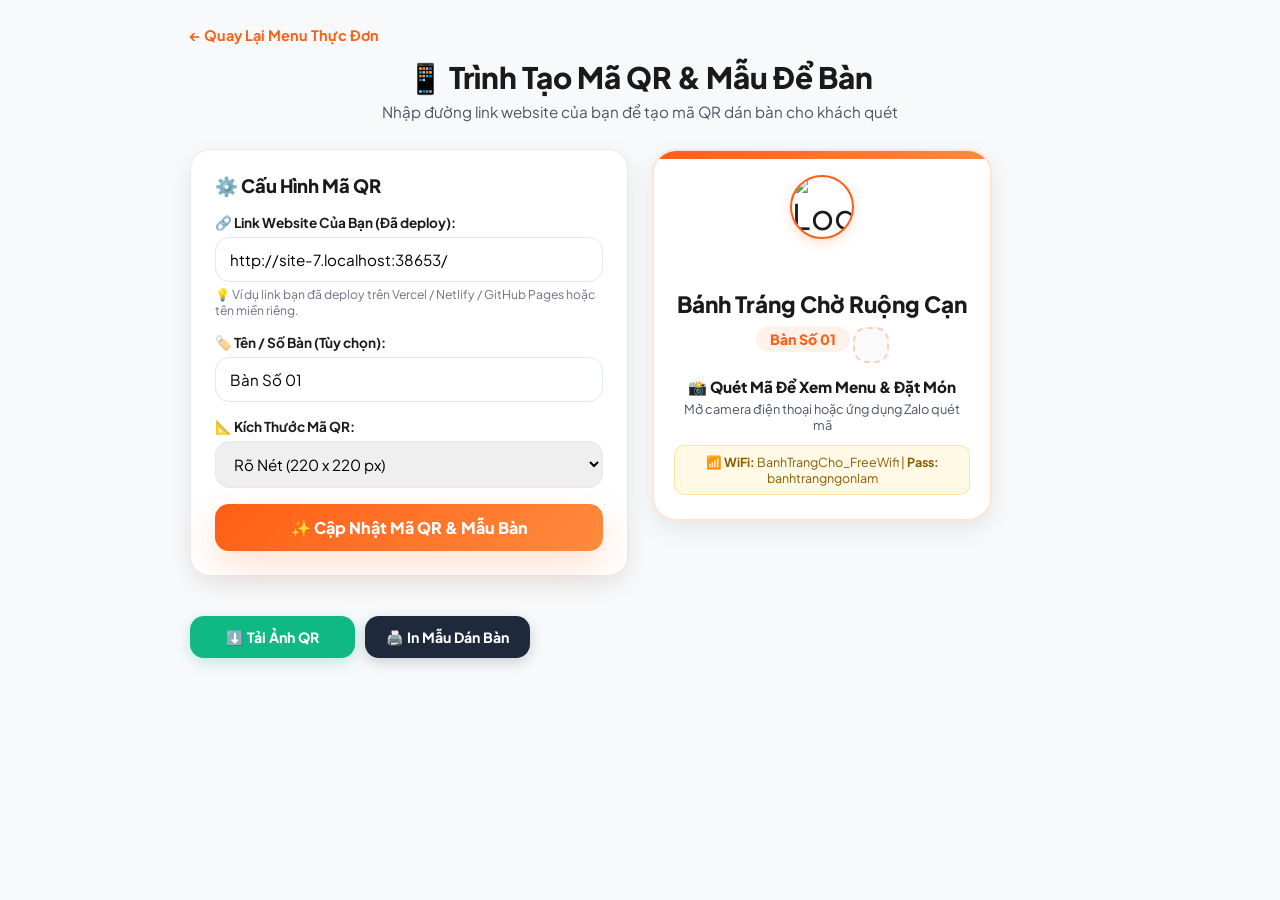
==== qr.html @ d44c97a9 "Add files via upload" ====
<!DOCTYPE html>
<html lang="vi">

<head>
    <meta charset="UTF-8">
    <meta name="viewport" content="width=device-width, initial-scale=1.0">
    <title>Tạo Mã QR & Standee Để Bàn - Bánh Tráng Chờ</title>

    <!-- Google Fonts: Plus Jakarta Sans -->
    <link rel="preconnect" href="https://fonts.googleapis.com">
    <link rel="preconnect" href="https://fonts.gstatic.com" crossorigin>
    <link href="https://fonts.googleapis.com/css2?family=Plus+Jakarta+Sans:wght@400;500;600;700;800&display=swap"
        rel="stylesheet">

    <!-- Thư viện tạo QR Code siêu nhẹ & sắc nét -->
    <script src="https://cdnjs.cloudflare.com/ajax/libs/qrcodejs/1.0.0/qrcode.min.js"></script>

    <style>
        :root {
            --primary: #FF5E14;
            --primary-hover: #E04E0B;
            --primary-gradient: linear-gradient(135deg, #FF5E14 0%, #FF8A3D 100%);
            --dark: #1A1A1A;
            --dark-muted: #4B5563;
            --light-bg: #F8F9FA;
            --radius-md: 14px;
            --radius-lg: 20px;
            --radius-full: 9999px;
            --shadow-md: 0 8px 24px rgba(0, 0, 0, 0.08);
            --shadow-lg: 0 14px 36px rgba(255, 94, 20, 0.2);
        }

        * {
            box-sizing: border-box;
            margin: 0;
            padding: 0;
            font-family: 'Plus Jakarta Sans', -apple-system, BlinkMacSystemFont, sans-serif;
        }

        body {
            background-color: var(--light-bg);
            color: var(--dark);
            padding: 24px 16px;
            min-height: 100vh;
        }

        .container {
            max-width: 900px;
            margin: 0 auto;
        }

        /* Top Header */
        .page-header {
            text-align: center;
            margin-bottom: 28px;
        }

        .page-title {
            font-size: clamp(1.4rem, 4vw, 1.85rem);
            font-weight: 800;
            color: var(--dark);
            margin-bottom: 6px;
        }

        .page-subtitle {
            font-size: 0.95rem;
            color: var(--dark-muted);
        }

        .nav-back {
            display: inline-flex;
            align-items: center;
            gap: 6px;
            color: var(--primary);
            text-decoration: none;
            font-weight: 700;
            font-size: 0.9rem;
            margin-bottom: 14px;
            transition: transform 0.2s ease;
        }

        .nav-back:hover {
            transform: translateX(-4px);
        }

        /* Grid Bố Cục 2 Cột */
        .main-grid {
            display: grid;
            grid-template-columns: 1fr;
            gap: 24px;
        }

        @media (min-width: 768px) {
            .main-grid {
                grid-template-columns: 1fr 1fr;
                align-items: start;
            }
        }

        /* Card Cấu Hình Link */
        .control-card {
            background: #fff;
            padding: 24px;
            border-radius: var(--radius-lg);
            box-shadow: var(--shadow-md);
            border: 1px solid #EAEAEA;
        }

        .control-title {
            font-size: 1.15rem;
            font-weight: 800;
            margin-bottom: 16px;
            display: flex;
            align-items: center;
            gap: 8px;
        }

        .form-group {
            margin-bottom: 16px;
        }

        .form-label {
            display: block;
            font-size: 0.85rem;
            font-weight: 700;
            color: var(--dark);
            margin-bottom: 6px;
        }

        .form-input {
            width: 100%;
            padding: 12px 14px;
            border-radius: var(--radius-md);
            border: 1.5px solid #E2E8F0;
            font-size: 0.95rem;
            outline: none;
            transition: all 0.2s ease;
        }

        .form-input:focus {
            border-color: var(--primary);
            box-shadow: 0 0 0 3px rgba(255, 94, 20, 0.15);
        }

        .btn-generate {
            width: 100%;
            background: var(--primary-gradient);
            color: #fff;
            border: none;
            padding: 13px;
            border-radius: var(--radius-md);
            font-size: 1rem;
            font-weight: 800;
            cursor: pointer;
            box-shadow: var(--shadow-lg);
            transition: all 0.2s ease;
        }

        .btn-generate:hover {
            transform: translateY(-2px);
        }

        /* Khung Mẫu Standee Dán Bàn / Để Bàn (Table Card) */
        .preview-wrapper {
            display: flex;
            flex-direction: column;
            align-items: center;
        }

        .standee-card {
            width: 100%;
            max-width: 340px;
            background: #fff;
            border-radius: 24px;
            padding: 24px 20px;
            box-shadow: var(--shadow-md);
            border: 2px solid #FFE4D6;
            text-align: center;
            position: relative;
            overflow: hidden;
        }

        .standee-card::before {
            content: '';
            position: absolute;
            top: 0;
            left: 0;
            right: 0;
            height: 8px;
            background: var(--primary-gradient);
        }

        .standee-logo {
            font-size: 2.2rem;
            margin-bottom: 4px;
        }

        .standee-store-name {
            font-size: 1.4rem;
            font-weight: 800;
            color: var(--dark);
            line-height: 1.2;
        }

        .standee-table-badge {
            display: inline-block;
            background: #FFF2EB;
            color: var(--primary);
            font-weight: 800;
            font-size: 0.88rem;
            padding: 4px 14px;
            border-radius: var(--radius-full);
            margin: 8px 0 14px 0;
        }

        .qr-box-wrap {
            background: #FAFAFA;
            padding: 16px;
            border-radius: var(--radius-md);
            border: 2px dashed #FFD0B8;
            display: inline-flex;
            justify-content: center;
            align-items: center;
            margin-bottom: 14px;
        }

        /* Chỉ hiển thị 1 mã QR duy nhất (ẩn canvas nội bộ của thư viện QRCode.js) */
        #qrcodeCanvas canvas {
            display: none !important;
        }

        #qrcodeCanvas img {
            display: block !important;
            margin: 0 auto;
            border-radius: 8px;
            max-width: 100%;
            height: auto;
        }

        .standee-prompt {
            font-size: 0.95rem;
            font-weight: 800;
            color: var(--dark);
            margin-bottom: 4px;
        }

        .standee-sub {
            font-size: 0.8rem;
            color: var(--dark-muted);
            margin-bottom: 12px;
        }

        .standee-wifi-info {
            background: #FFF9E6;
            padding: 8px 12px;
            border-radius: 10px;
            font-size: 0.78rem;
            color: #8C5B00;
            border: 1px solid rgba(255, 179, 0, 0.3);
            text-align: center;
        }

        /* Action Buttons bên dưới Standee */
        .actions-group {
            display: flex;
            gap: 10px;
            width: 100%;
            max-width: 340px;
            margin-top: 16px;
        }

        .btn-action {
            flex: 1;
            padding: 12px;
            border-radius: var(--radius-md);
            font-size: 0.88rem;
            font-weight: 750;
            cursor: pointer;
            display: inline-flex;
            align-items: center;
            justify-content: center;
            gap: 6px;
            text-decoration: none;
            transition: all 0.2s ease;
        }

        .btn-download {
            background: #10B981;
            color: #fff;
            border: none;
            box-shadow: 0 4px 14px rgba(16, 185, 129, 0.25);
        }

        .btn-download:hover {
            background: #059669;
        }

        .btn-print {
            background: #1E293B;
            color: #fff;
            border: none;
            box-shadow: 0 4px 14px rgba(30, 41, 59, 0.2);
        }

        .btn-print:hover {
            background: #0F172A;
        }

        /* Print Media Styles (Khi bấm In Standee ra giấy) */
        @media print {
            body {
                background: #fff;
                padding: 0;
            }

            .page-header,
            .control-card,
            .actions-group,
            .nav-back {
                display: none !important;
            }

            .main-grid {
                display: block;
            }

            .preview-wrapper {
                margin: 40px auto;
            }

            .standee-card {
                border: 2px solid #FF5E14;
                box-shadow: none;
                max-width: 380px;
            }
        }
    </style>
</head>

<body>

    <div class="container">
        <!-- Back to Menu -->
        <a href="index.html" class="nav-back">← Quay Lại Menu Thực Đơn</a>

        <!-- Header -->
        <header class="page-header">
            <h1 class="page-title">📱 Trình Tạo Mã QR & Mẫu Để Bàn</h1>
            <p class="page-subtitle">Nhập đường link website của bạn để tạo mã QR dán bàn cho khách quét</p>
        </header>

        <div class="main-grid">
            <!-- Cột 1: Cấu hình URL & Thông tin bàn -->
            <div class="control-card">
                <h2 class="control-title">⚙️ Cấu Hình Mã QR</h2>

                <div class="form-group">
                    <label class="form-label" for="websiteUrl">🔗 Link Website Của Bạn (Đã deploy):</label>
                    <input type="url" id="websiteUrl" class="form-input"
                        placeholder="https://tenquan.vercel.app hoặc https://domain.com" value="">
                    <small style="color: #6B7280; font-size: 0.76rem; display: block; margin-top: 4px;">
                        💡 Ví dụ link bạn đã deploy trên Vercel / Netlify / GitHub Pages hoặc tên miền riêng.
                    </small>
                </div>

                <div class="form-group">
                    <label class="form-label" for="tableName">🏷️ Tên / Số Bàn (Tùy chọn):</label>
                    <input type="text" id="tableName" class="form-input"
                        placeholder="Ví dụ: Bàn 01, Bàn VIP, Mang Về..." value="Bàn Số 01">
                </div>

                <div class="form-group">
                    <label class="form-label" for="qrSize">📐 Kích Thước Mã QR:</label>
                    <select id="qrSize" class="form-input">
                        <option value="180">Chuẩn (180 x 180 px)</option>
                        <option value="220" selected>Rõ Nét (220 x 220 px)</option>
                        <option value="300">Siêu Nét Để In Lớn (300 x 300 px)</option>
                    </select>
                </div>

                <button type="button" id="btnGenerate" class="btn-generate">
                    ✨ Cập Nhật Mã QR & Mẫu Bàn
                </button>
            </div>

                <div class="standee-card" id="standeePrintArea">
                    <div class="standee-logo" style="margin-bottom: 8px;">
                        <img src="https://res.cloudinary.com/dzpj1y0ww/image/upload/v1786196597/banhtrangcho/banhtrangcho_tq6y85.jpg"
                             alt="Logo Quán"
                             style="width: 64px; height: 64px; border-radius: 50%; object-fit: cover; border: 2.5px solid #FF5E14; display: inline-block; box-shadow: 0 4px 12px rgba(255, 94, 20, 0.2);">
                    </div>
                    <h3 class="standee-store-name" id="previewStoreName">Bánh Tráng Chờ</h3>
                    <div class="standee-table-badge" id="previewTableBadge">Bàn Số 01</div>

                    <!-- Nơi render mã QR -->
                    <div class="qr-box-wrap">
                        <div id="qrcodeCanvas"></div>
                    </div>

                    <div class="standee-prompt">📸 Quét Mã Để Xem Menu & Đặt Món</div>
                    <p class="standee-sub">Mở camera điện thoại hoặc ứng dụng Zalo quét mã</p>

                    <div class="standee-wifi-info">
                        📶 <b>WiFi:</b> <span id="previewWifi">BanhTrangCho_FreeWifi</span> | <b>Pass:</b> <span
                            id="previewPass">banhtrangngonlam</span>
                    </div>
                </div>

                <!-- Nút Tải Ảnh & In -->
                <div class="actions-group">
                    <button type="button" id="btnDownloadQR" class="btn-action btn-download"
                        title="Tải file ảnh QR về máy">
                        ⬇️ Tải Ảnh QR
                    </button>
                    <button type="button" id="btnPrintStandee" class="btn-action btn-print"
                        title="In trực tiếp mẫu thẻ để bàn">
                        🖨️ In Mẫu Dán Bàn
                    </button>
                </div>
            </div>
        </div>
    </div>

    <!-- Nạp dữ liệu cấu hình quán từ js/data.js -->
    <script src="js/data.js"></script>

    <script>
        let qrcodeInstance = null;

        document.addEventListener('DOMContentLoaded', () => {
            const urlInput = document.getElementById('websiteUrl');
            const tableInput = document.getElementById('tableName');
            const sizeSelect = document.getElementById('qrSize');
            const btnGenerate = document.getElementById('btnGenerate');
            const btnDownloadQR = document.getElementById('btnDownloadQR');
            const btnPrintStandee = document.getElementById('btnPrintStandee');

            const previewStoreName = document.getElementById('previewStoreName');
            const previewTableBadge = document.getElementById('previewTableBadge');
            const previewWifi = document.getElementById('previewWifi');
            const previewPass = document.getElementById('previewPass');

            // Tự động điền thông tin từ STORE_CONFIG
            if (typeof STORE_CONFIG !== 'undefined') {
                if (previewStoreName) previewStoreName.textContent = STORE_CONFIG.name;
                if (STORE_CONFIG.wifi) {
                    if (previewWifi) previewWifi.textContent = STORE_CONFIG.wifi.ssid;
                    if (previewPass) previewPass.textContent = STORE_CONFIG.wifi.password;
                }
            }

            // Tự động lấy URL thư mục gốc sạch sẽ làm mặc định
            let cleanUrl = window.location.href.split('?')[0].split('#')[0];
            cleanUrl = cleanUrl.substring(0, cleanUrl.lastIndexOf('/') + 1);
            if (!cleanUrl || cleanUrl.startsWith('file')) {
                cleanUrl = 'https://banhtrangcho.menu/';
            }

            urlInput.value = cleanUrl;

            // Hàm tạo mã QR
            function makeQRCode() {
                const targetUrl = urlInput.value.trim() || 'https://banhtrangcho.menu';
                const tableVal = tableInput.value.trim();
                const size = parseInt(sizeSelect.value, 10) || 220;

                // Cập nhật text badge số bàn
                if (tableVal) {
                    previewTableBadge.textContent = tableVal;
                    previewTableBadge.style.display = 'inline-block';
                } else {
                    previewTableBadge.style.display = 'none';
                }

                // Xóa QR cũ
                const qrContainer = document.getElementById('qrcodeCanvas');
                qrContainer.innerHTML = '';

                // Tạo QR mới bằng QRCode.js
                qrcodeInstance = new QRCode(qrContainer, {
                    text: targetUrl,
                    width: size,
                    height: size,
                    colorDark: "#1A1A1A",
                    colorLight: "#FFFFFF",
                    correctLevel: QRCode.CorrectLevel.H
                });
            }

            // Khởi tạo lần đầu
            makeQRCode();

            // Bắt sự kiện bấm nút Tạo / Cập nhật
            btnGenerate.addEventListener('click', makeQRCode);

            // Bắt sự kiện gõ phím
            urlInput.addEventListener('change', makeQRCode);
            tableInput.addEventListener('input', () => {
                previewTableBadge.textContent = tableInput.value.trim() || 'Bàn Quán Ăn';
            });
            sizeSelect.addEventListener('change', makeQRCode);

            // Tải ảnh QR Code (PNG)
            btnDownloadQR.addEventListener('click', () => {
                const qrImg = document.querySelector('#qrcodeCanvas img');
                const qrCanvas = document.querySelector('#qrcodeCanvas canvas');

                let dataUrl = '';
                if (qrImg && qrImg.src) {
                    dataUrl = qrImg.src;
                } else if (qrCanvas) {
                    dataUrl = qrCanvas.toDataURL('image/png');
                }

                if (dataUrl) {
                    const link = document.createElement('a');
                    link.download = `QR_Code_${tableInput.value.trim().replace(/\\s+/g, '_') || 'Menu'}.png`;
                    link.href = dataUrl;
                    link.click();
                } else {
                    alert('Vui lòng đợi mã QR tạo xong rồi thử lại nhé!');
                }
            });

            // In Mẫu Standee Dán Bàn
            btnPrintStandee.addEventListener('click', () => {
                window.print();
            });
        });
    </script>
</body>

</html>
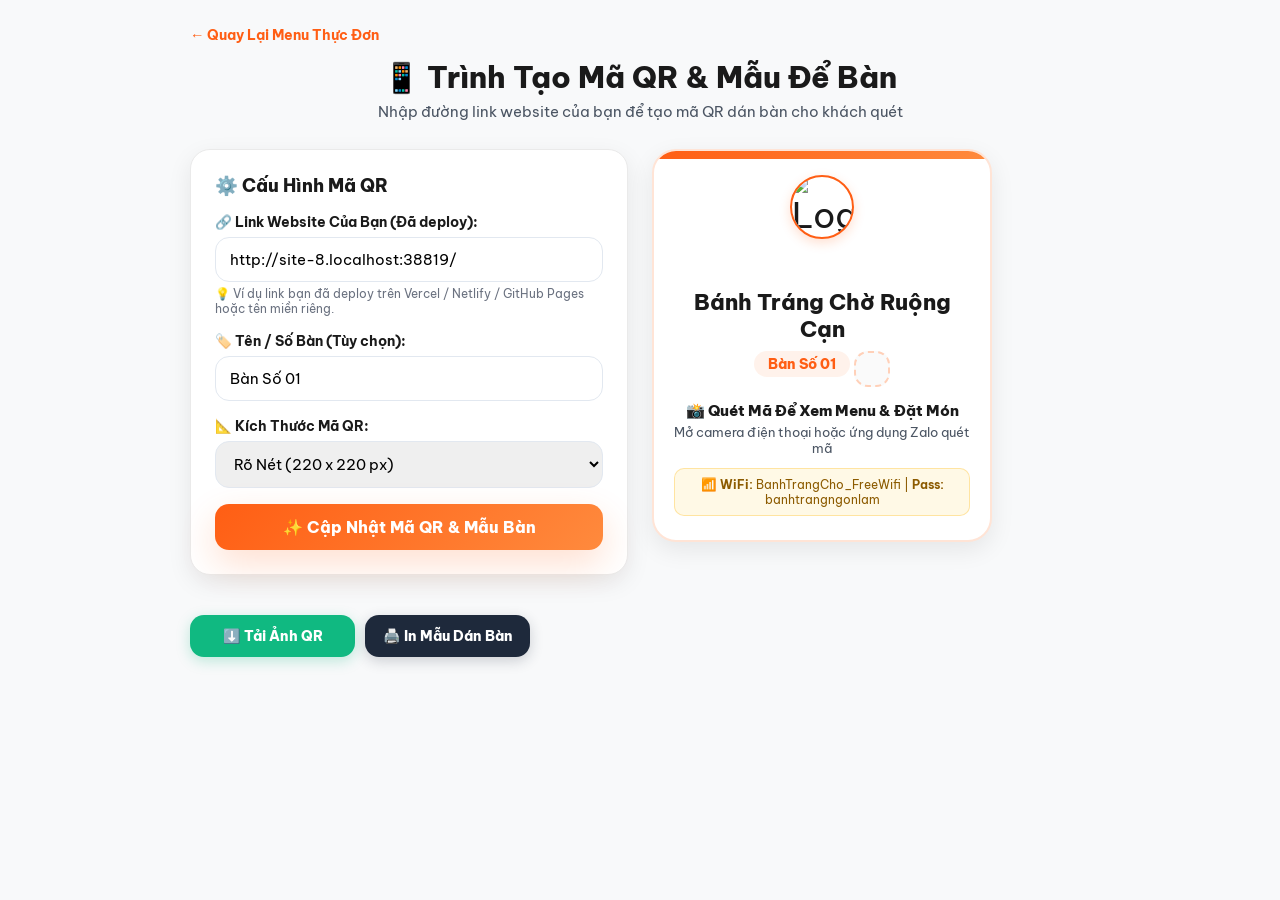
==== commit cdce7e90: "Add files via upload" ====
--- a/qr.html
+++ b/qr.html
@@ -6,10 +6,10 @@
     <meta name="viewport" content="width=device-width, initial-scale=1.0">
     <title>Tạo Mã QR & Standee Để Bàn - Bánh Tráng Chờ</title>
 
-    <!-- Google Fonts: Plus Jakarta Sans -->
+    <!-- Google Fonts: Be Vietnam Pro -->
     <link rel="preconnect" href="https://fonts.googleapis.com">
     <link rel="preconnect" href="https://fonts.gstatic.com" crossorigin>
-    <link href="https://fonts.googleapis.com/css2?family=Plus+Jakarta+Sans:wght@400;500;600;700;800&display=swap"
+    <link href="https://fonts.googleapis.com/css2?family=Be+Vietnam+Pro:ital,wght@0,300;0,400;0,500;0,600;0,700;0,800;0,900;1,400;1,600&display=swap"
         rel="stylesheet">
 
     <!-- Thư viện tạo QR Code siêu nhẹ & sắc nét -->
@@ -28,13 +28,14 @@
             --radius-full: 9999px;
             --shadow-md: 0 8px 24px rgba(0, 0, 0, 0.08);
             --shadow-lg: 0 14px 36px rgba(255, 94, 20, 0.2);
+            --font-family: 'Be Vietnam Pro', -apple-system, BlinkMacSystemFont, 'Segoe UI', Roboto, sans-serif;
         }
 
         * {
             box-sizing: border-box;
             margin: 0;
             padding: 0;
-            font-family: 'Plus Jakarta Sans', -apple-system, BlinkMacSystemFont, sans-serif;
+            font-family: var(--font-family);
         }
 
         body {
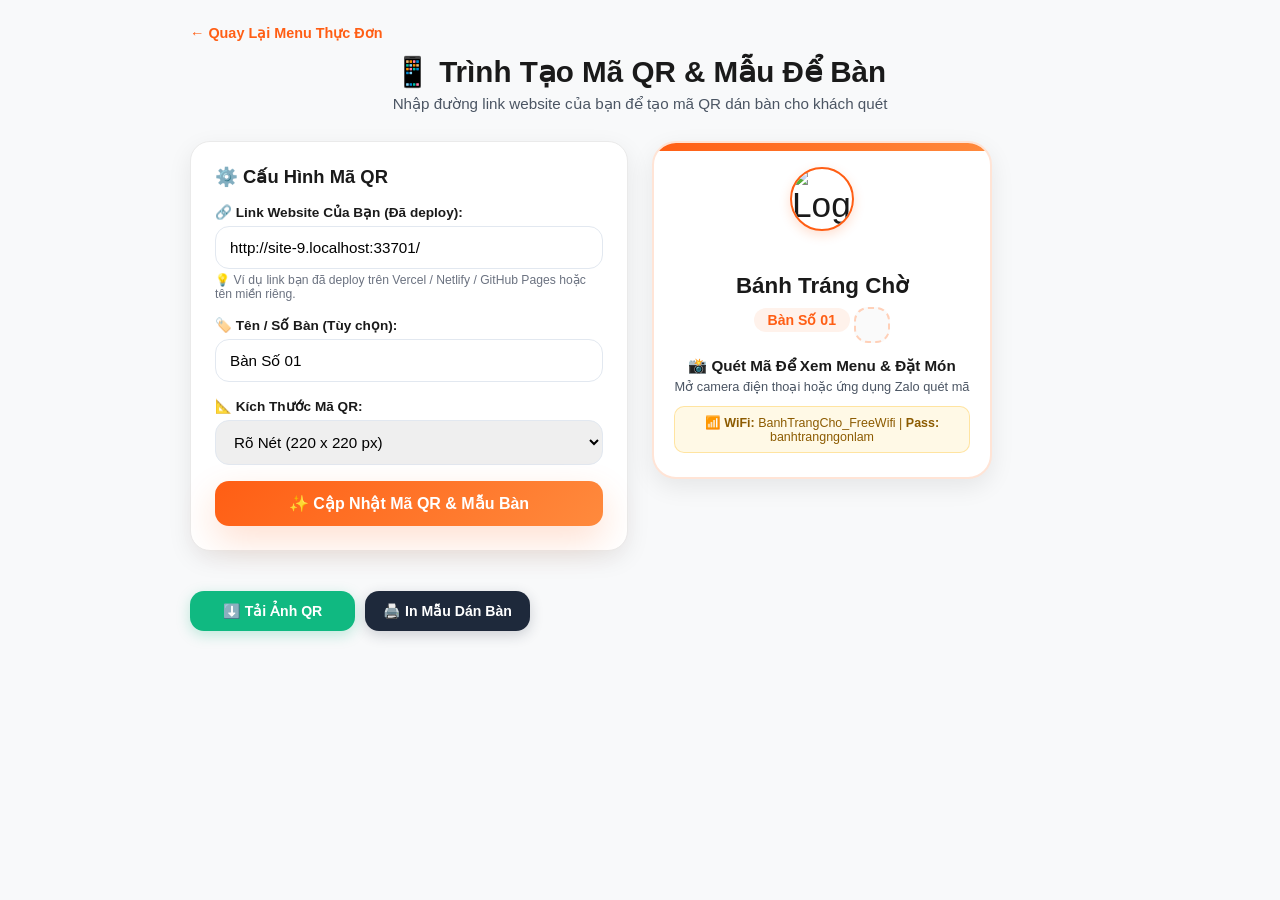
==== commit 25dcf22d: "Add files via upload update" ====
--- a/qr.html
+++ b/qr.html
@@ -1,534 +1,534 @@
-<!DOCTYPE html>
-<html lang="vi">
-
-<head>
-    <meta charset="UTF-8">
-    <meta name="viewport" content="width=device-width, initial-scale=1.0">
-    <title>Tạo Mã QR & Standee Để Bàn - Bánh Tráng Chờ</title>
-
-    <!-- Google Fonts: Be Vietnam Pro -->
-    <link rel="preconnect" href="https://fonts.googleapis.com">
-    <link rel="preconnect" href="https://fonts.gstatic.com" crossorigin>
-    <link href="https://fonts.googleapis.com/css2?family=Be+Vietnam+Pro:ital,wght@0,300;0,400;0,500;0,600;0,700;0,800;0,900;1,400;1,600&display=swap"
-        rel="stylesheet">
-
-    <!-- Thư viện tạo QR Code siêu nhẹ & sắc nét -->
-    <script src="https://cdnjs.cloudflare.com/ajax/libs/qrcodejs/1.0.0/qrcode.min.js"></script>
-
-    <style>
-        :root {
-            --primary: #FF5E14;
-            --primary-hover: #E04E0B;
-            --primary-gradient: linear-gradient(135deg, #FF5E14 0%, #FF8A3D 100%);
-            --dark: #1A1A1A;
-            --dark-muted: #4B5563;
-            --light-bg: #F8F9FA;
-            --radius-md: 14px;
-            --radius-lg: 20px;
-            --radius-full: 9999px;
-            --shadow-md: 0 8px 24px rgba(0, 0, 0, 0.08);
-            --shadow-lg: 0 14px 36px rgba(255, 94, 20, 0.2);
-            --font-family: 'Be Vietnam Pro', -apple-system, BlinkMacSystemFont, 'Segoe UI', Roboto, sans-serif;
-        }
-
-        * {
-            box-sizing: border-box;
-            margin: 0;
-            padding: 0;
-            font-family: var(--font-family);
-        }
-
-        body {
-            background-color: var(--light-bg);
-            color: var(--dark);
-            padding: 24px 16px;
-            min-height: 100vh;
-        }
-
-        .container {
-            max-width: 900px;
-            margin: 0 auto;
-        }
-
-        /* Top Header */
-        .page-header {
-            text-align: center;
-            margin-bottom: 28px;
-        }
-
-        .page-title {
-            font-size: clamp(1.4rem, 4vw, 1.85rem);
-            font-weight: 800;
-            color: var(--dark);
-            margin-bottom: 6px;
-        }
-
-        .page-subtitle {
-            font-size: 0.95rem;
-            color: var(--dark-muted);
-        }
-
-        .nav-back {
-            display: inline-flex;
-            align-items: center;
-            gap: 6px;
-            color: var(--primary);
-            text-decoration: none;
-            font-weight: 700;
-            font-size: 0.9rem;
-            margin-bottom: 14px;
-            transition: transform 0.2s ease;
-        }
-
-        .nav-back:hover {
-            transform: translateX(-4px);
-        }
-
-        /* Grid Bố Cục 2 Cột */
-        .main-grid {
-            display: grid;
-            grid-template-columns: 1fr;
-            gap: 24px;
-        }
-
-        @media (min-width: 768px) {
-            .main-grid {
-                grid-template-columns: 1fr 1fr;
-                align-items: start;
-            }
-        }
-
-        /* Card Cấu Hình Link */
-        .control-card {
-            background: #fff;
-            padding: 24px;
-            border-radius: var(--radius-lg);
-            box-shadow: var(--shadow-md);
-            border: 1px solid #EAEAEA;
-        }
-
-        .control-title {
-            font-size: 1.15rem;
-            font-weight: 800;
-            margin-bottom: 16px;
-            display: flex;
-            align-items: center;
-            gap: 8px;
-        }
-
-        .form-group {
-            margin-bottom: 16px;
-        }
-
-        .form-label {
-            display: block;
-            font-size: 0.85rem;
-            font-weight: 700;
-            color: var(--dark);
-            margin-bottom: 6px;
-        }
-
-        .form-input {
-            width: 100%;
-            padding: 12px 14px;
-            border-radius: var(--radius-md);
-            border: 1.5px solid #E2E8F0;
-            font-size: 0.95rem;
-            outline: none;
-            transition: all 0.2s ease;
-        }
-
-        .form-input:focus {
-            border-color: var(--primary);
-            box-shadow: 0 0 0 3px rgba(255, 94, 20, 0.15);
-        }
-
-        .btn-generate {
-            width: 100%;
-            background: var(--primary-gradient);
-            color: #fff;
-            border: none;
-            padding: 13px;
-            border-radius: var(--radius-md);
-            font-size: 1rem;
-            font-weight: 800;
-            cursor: pointer;
-            box-shadow: var(--shadow-lg);
-            transition: all 0.2s ease;
-        }
-
-        .btn-generate:hover {
-            transform: translateY(-2px);
-        }
-
-        /* Khung Mẫu Standee Dán Bàn / Để Bàn (Table Card) */
-        .preview-wrapper {
-            display: flex;
-            flex-direction: column;
-            align-items: center;
-        }
-
-        .standee-card {
-            width: 100%;
-            max-width: 340px;
-            background: #fff;
-            border-radius: 24px;
-            padding: 24px 20px;
-            box-shadow: var(--shadow-md);
-            border: 2px solid #FFE4D6;
-            text-align: center;
-            position: relative;
-            overflow: hidden;
-        }
-
-        .standee-card::before {
-            content: '';
-            position: absolute;
-            top: 0;
-            left: 0;
-            right: 0;
-            height: 8px;
-            background: var(--primary-gradient);
-        }
-
-        .standee-logo {
-            font-size: 2.2rem;
-            margin-bottom: 4px;
-        }
-
-        .standee-store-name {
-            font-size: 1.4rem;
-            font-weight: 800;
-            color: var(--dark);
-            line-height: 1.2;
-        }
-
-        .standee-table-badge {
-            display: inline-block;
-            background: #FFF2EB;
-            color: var(--primary);
-            font-weight: 800;
-            font-size: 0.88rem;
-            padding: 4px 14px;
-            border-radius: var(--radius-full);
-            margin: 8px 0 14px 0;
-        }
-
-        .qr-box-wrap {
-            background: #FAFAFA;
-            padding: 16px;
-            border-radius: var(--radius-md);
-            border: 2px dashed #FFD0B8;
-            display: inline-flex;
-            justify-content: center;
-            align-items: center;
-            margin-bottom: 14px;
-        }
-
-        /* Chỉ hiển thị 1 mã QR duy nhất (ẩn canvas nội bộ của thư viện QRCode.js) */
-        #qrcodeCanvas canvas {
-            display: none !important;
-        }
-
-        #qrcodeCanvas img {
-            display: block !important;
-            margin: 0 auto;
-            border-radius: 8px;
-            max-width: 100%;
-            height: auto;
-        }
-
-        .standee-prompt {
-            font-size: 0.95rem;
-            font-weight: 800;
-            color: var(--dark);
-            margin-bottom: 4px;
-        }
-
-        .standee-sub {
-            font-size: 0.8rem;
-            color: var(--dark-muted);
-            margin-bottom: 12px;
-        }
-
-        .standee-wifi-info {
-            background: #FFF9E6;
-            padding: 8px 12px;
-            border-radius: 10px;
-            font-size: 0.78rem;
-            color: #8C5B00;
-            border: 1px solid rgba(255, 179, 0, 0.3);
-            text-align: center;
-        }
-
-        /* Action Buttons bên dưới Standee */
-        .actions-group {
-            display: flex;
-            gap: 10px;
-            width: 100%;
-            max-width: 340px;
-            margin-top: 16px;
-        }
-
-        .btn-action {
-            flex: 1;
-            padding: 12px;
-            border-radius: var(--radius-md);
-            font-size: 0.88rem;
-            font-weight: 750;
-            cursor: pointer;
-            display: inline-flex;
-            align-items: center;
-            justify-content: center;
-            gap: 6px;
-            text-decoration: none;
-            transition: all 0.2s ease;
-        }
-
-        .btn-download {
-            background: #10B981;
-            color: #fff;
-            border: none;
-            box-shadow: 0 4px 14px rgba(16, 185, 129, 0.25);
-        }
-
-        .btn-download:hover {
-            background: #059669;
-        }
-
-        .btn-print {
-            background: #1E293B;
-            color: #fff;
-            border: none;
-            box-shadow: 0 4px 14px rgba(30, 41, 59, 0.2);
-        }
-
-        .btn-print:hover {
-            background: #0F172A;
-        }
-
-        /* Print Media Styles (Khi bấm In Standee ra giấy) */
-        @media print {
-            body {
-                background: #fff;
-                padding: 0;
-            }
-
-            .page-header,
-            .control-card,
-            .actions-group,
-            .nav-back {
-                display: none !important;
-            }
-
-            .main-grid {
-                display: block;
-            }
-
-            .preview-wrapper {
-                margin: 40px auto;
-            }
-
-            .standee-card {
-                border: 2px solid #FF5E14;
-                box-shadow: none;
-                max-width: 380px;
-            }
-        }
-    </style>
-</head>
-
-<body>
-
-    <div class="container">
-        <!-- Back to Menu -->
-        <a href="index.html" class="nav-back">← Quay Lại Menu Thực Đơn</a>
-
-        <!-- Header -->
-        <header class="page-header">
-            <h1 class="page-title">📱 Trình Tạo Mã QR & Mẫu Để Bàn</h1>
-            <p class="page-subtitle">Nhập đường link website của bạn để tạo mã QR dán bàn cho khách quét</p>
-        </header>
-
-        <div class="main-grid">
-            <!-- Cột 1: Cấu hình URL & Thông tin bàn -->
-            <div class="control-card">
-                <h2 class="control-title">⚙️ Cấu Hình Mã QR</h2>
-
-                <div class="form-group">
-                    <label class="form-label" for="websiteUrl">🔗 Link Website Của Bạn (Đã deploy):</label>
-                    <input type="url" id="websiteUrl" class="form-input"
-                        placeholder="https://tenquan.vercel.app hoặc https://domain.com" value="">
-                    <small style="color: #6B7280; font-size: 0.76rem; display: block; margin-top: 4px;">
-                        💡 Ví dụ link bạn đã deploy trên Vercel / Netlify / GitHub Pages hoặc tên miền riêng.
-                    </small>
-                </div>
-
-                <div class="form-group">
-                    <label class="form-label" for="tableName">🏷️ Tên / Số Bàn (Tùy chọn):</label>
-                    <input type="text" id="tableName" class="form-input"
-                        placeholder="Ví dụ: Bàn 01, Bàn VIP, Mang Về..." value="Bàn Số 01">
-                </div>
-
-                <div class="form-group">
-                    <label class="form-label" for="qrSize">📐 Kích Thước Mã QR:</label>
-                    <select id="qrSize" class="form-input">
-                        <option value="180">Chuẩn (180 x 180 px)</option>
-                        <option value="220" selected>Rõ Nét (220 x 220 px)</option>
-                        <option value="300">Siêu Nét Để In Lớn (300 x 300 px)</option>
-                    </select>
-                </div>
-
-                <button type="button" id="btnGenerate" class="btn-generate">
-                    ✨ Cập Nhật Mã QR & Mẫu Bàn
-                </button>
-            </div>
-
-                <div class="standee-card" id="standeePrintArea">
-                    <div class="standee-logo" style="margin-bottom: 8px;">
-                        <img src="https://res.cloudinary.com/dzpj1y0ww/image/upload/v1786196597/banhtrangcho/banhtrangcho_tq6y85.jpg"
-                             alt="Logo Quán"
-                             style="width: 64px; height: 64px; border-radius: 50%; object-fit: cover; border: 2.5px solid #FF5E14; display: inline-block; box-shadow: 0 4px 12px rgba(255, 94, 20, 0.2);">
-                    </div>
-                    <h3 class="standee-store-name" id="previewStoreName">Bánh Tráng Chờ</h3>
-                    <div class="standee-table-badge" id="previewTableBadge">Bàn Số 01</div>
-
-                    <!-- Nơi render mã QR -->
-                    <div class="qr-box-wrap">
-                        <div id="qrcodeCanvas"></div>
-                    </div>
-
-                    <div class="standee-prompt">📸 Quét Mã Để Xem Menu & Đặt Món</div>
-                    <p class="standee-sub">Mở camera điện thoại hoặc ứng dụng Zalo quét mã</p>
-
-                    <div class="standee-wifi-info">
-                        📶 <b>WiFi:</b> <span id="previewWifi">BanhTrangCho_FreeWifi</span> | <b>Pass:</b> <span
-                            id="previewPass">banhtrangngonlam</span>
-                    </div>
-                </div>
-
-                <!-- Nút Tải Ảnh & In -->
-                <div class="actions-group">
-                    <button type="button" id="btnDownloadQR" class="btn-action btn-download"
-                        title="Tải file ảnh QR về máy">
-                        ⬇️ Tải Ảnh QR
-                    </button>
-                    <button type="button" id="btnPrintStandee" class="btn-action btn-print"
-                        title="In trực tiếp mẫu thẻ để bàn">
-                        🖨️ In Mẫu Dán Bàn
-                    </button>
-                </div>
-            </div>
-        </div>
-    </div>
-
-    <!-- Nạp dữ liệu cấu hình quán từ js/data.js -->
-    <script src="js/data.js"></script>
-
-    <script>
-        let qrcodeInstance = null;
-
-        document.addEventListener('DOMContentLoaded', () => {
-            const urlInput = document.getElementById('websiteUrl');
-            const tableInput = document.getElementById('tableName');
-            const sizeSelect = document.getElementById('qrSize');
-            const btnGenerate = document.getElementById('btnGenerate');
-            const btnDownloadQR = document.getElementById('btnDownloadQR');
-            const btnPrintStandee = document.getElementById('btnPrintStandee');
-
-            const previewStoreName = document.getElementById('previewStoreName');
-            const previewTableBadge = document.getElementById('previewTableBadge');
-            const previewWifi = document.getElementById('previewWifi');
-            const previewPass = document.getElementById('previewPass');
-
-            // Tự động điền thông tin từ STORE_CONFIG
-            if (typeof STORE_CONFIG !== 'undefined') {
-                if (previewStoreName) previewStoreName.textContent = STORE_CONFIG.name;
-                if (STORE_CONFIG.wifi) {
-                    if (previewWifi) previewWifi.textContent = STORE_CONFIG.wifi.ssid;
-                    if (previewPass) previewPass.textContent = STORE_CONFIG.wifi.password;
-                }
-            }
-
-            // Tự động lấy URL thư mục gốc sạch sẽ làm mặc định
-            let cleanUrl = window.location.href.split('?')[0].split('#')[0];
-            cleanUrl = cleanUrl.substring(0, cleanUrl.lastIndexOf('/') + 1);
-            if (!cleanUrl || cleanUrl.startsWith('file')) {
-                cleanUrl = 'https://banhtrangcho.menu/';
-            }
-
-            urlInput.value = cleanUrl;
-
-            // Hàm tạo mã QR
-            function makeQRCode() {
-                const targetUrl = urlInput.value.trim() || 'https://banhtrangcho.menu';
-                const tableVal = tableInput.value.trim();
-                const size = parseInt(sizeSelect.value, 10) || 220;
-
-                // Cập nhật text badge số bàn
-                if (tableVal) {
-                    previewTableBadge.textContent = tableVal;
-                    previewTableBadge.style.display = 'inline-block';
-                } else {
-                    previewTableBadge.style.display = 'none';
-                }
-
-                // Xóa QR cũ
-                const qrContainer = document.getElementById('qrcodeCanvas');
-                qrContainer.innerHTML = '';
-
-                // Tạo QR mới bằng QRCode.js
-                qrcodeInstance = new QRCode(qrContainer, {
-                    text: targetUrl,
-                    width: size,
-                    height: size,
-                    colorDark: "#1A1A1A",
-                    colorLight: "#FFFFFF",
-                    correctLevel: QRCode.CorrectLevel.H
-                });
-            }
-
-            // Khởi tạo lần đầu
-            makeQRCode();
-
-            // Bắt sự kiện bấm nút Tạo / Cập nhật
-            btnGenerate.addEventListener('click', makeQRCode);
-
-            // Bắt sự kiện gõ phím
-            urlInput.addEventListener('change', makeQRCode);
-            tableInput.addEventListener('input', () => {
-                previewTableBadge.textContent = tableInput.value.trim() || 'Bàn Quán Ăn';
-            });
-            sizeSelect.addEventListener('change', makeQRCode);
-
-            // Tải ảnh QR Code (PNG)
-            btnDownloadQR.addEventListener('click', () => {
-                const qrImg = document.querySelector('#qrcodeCanvas img');
-                const qrCanvas = document.querySelector('#qrcodeCanvas canvas');
-
-                let dataUrl = '';
-                if (qrImg && qrImg.src) {
-                    dataUrl = qrImg.src;
-                } else if (qrCanvas) {
-                    dataUrl = qrCanvas.toDataURL('image/png');
-                }
-
-                if (dataUrl) {
-                    const link = document.createElement('a');
-                    link.download = `QR_Code_${tableInput.value.trim().replace(/\\s+/g, '_') || 'Menu'}.png`;
-                    link.href = dataUrl;
-                    link.click();
-                } else {
-                    alert('Vui lòng đợi mã QR tạo xong rồi thử lại nhé!');
-                }
-            });
-
-            // In Mẫu Standee Dán Bàn
-            btnPrintStandee.addEventListener('click', () => {
-                window.print();
-            });
-        });
-    </script>
-</body>
-
+<!DOCTYPE html>
+<html lang="vi">
+
+<head>
+    <meta charset="UTF-8">
+    <meta name="viewport" content="width=device-width, initial-scale=1.0">
+    <title>Tạo Mã QR & Standee Để Bàn - Bánh Tráng Chờ</title>
+
+    <!-- Google Fonts: Google Sans Flex -->
+    <link rel="preconnect" href="https://fonts.googleapis.com">
+    <link rel="preconnect" href="https://fonts.gstatic.com" crossorigin>
+    <link href="https://fonts.googleapis.com/css2?family=Google+Sans+Flex:wght@300;400;500;600;700;800&display=swap"
+        rel="stylesheet">
+
+    <!-- Thư viện tạo QR Code siêu nhẹ & sắc nét -->
+    <script src="https://cdnjs.cloudflare.com/ajax/libs/qrcodejs/1.0.0/qrcode.min.js"></script>
+
+    <style>
+        :root {
+            --primary: #FF5E14;
+            --primary-hover: #E04E0B;
+            --primary-gradient: linear-gradient(135deg, #FF5E14 0%, #FF8A3D 100%);
+            --dark: #1A1A1A;
+            --dark-muted: #4B5563;
+            --light-bg: #F8F9FA;
+            --radius-md: 14px;
+            --radius-lg: 20px;
+            --radius-full: 9999px;
+            --shadow-md: 0 8px 24px rgba(0, 0, 0, 0.08);
+            --shadow-lg: 0 14px 36px rgba(255, 94, 20, 0.2);
+            --font-family: 'Google Sans Flex', -apple-system, BlinkMacSystemFont, 'Segoe UI', Roboto, sans-serif;
+        }
+
+        * {
+            box-sizing: border-box;
+            margin: 0;
+            padding: 0;
+            font-family: var(--font-family);
+        }
+
+        body {
+            background-color: var(--light-bg);
+            color: var(--dark);
+            padding: 24px 16px;
+            min-height: 100vh;
+        }
+
+        .container {
+            max-width: 900px;
+            margin: 0 auto;
+        }
+
+        /* Top Header */
+        .page-header {
+            text-align: center;
+            margin-bottom: 28px;
+        }
+
+        .page-title {
+            font-size: clamp(1.4rem, 4vw, 1.85rem);
+            font-weight: 800;
+            color: var(--dark);
+            margin-bottom: 6px;
+        }
+
+        .page-subtitle {
+            font-size: 0.95rem;
+            color: var(--dark-muted);
+        }
+
+        .nav-back {
+            display: inline-flex;
+            align-items: center;
+            gap: 6px;
+            color: var(--primary);
+            text-decoration: none;
+            font-weight: 700;
+            font-size: 0.9rem;
+            margin-bottom: 14px;
+            transition: transform 0.2s ease;
+        }
+
+        .nav-back:hover {
+            transform: translateX(-4px);
+        }
+
+        /* Grid Bố Cục 2 Cột */
+        .main-grid {
+            display: grid;
+            grid-template-columns: 1fr;
+            gap: 24px;
+        }
+
+        @media (min-width: 768px) {
+            .main-grid {
+                grid-template-columns: 1fr 1fr;
+                align-items: start;
+            }
+        }
+
+        /* Card Cấu Hình Link */
+        .control-card {
+            background: #fff;
+            padding: 24px;
+            border-radius: var(--radius-lg);
+            box-shadow: var(--shadow-md);
+            border: 1px solid #EAEAEA;
+        }
+
+        .control-title {
+            font-size: 1.15rem;
+            font-weight: 800;
+            margin-bottom: 16px;
+            display: flex;
+            align-items: center;
+            gap: 8px;
+        }
+
+        .form-group {
+            margin-bottom: 16px;
+        }
+
+        .form-label {
+            display: block;
+            font-size: 0.85rem;
+            font-weight: 700;
+            color: var(--dark);
+            margin-bottom: 6px;
+        }
+
+        .form-input {
+            width: 100%;
+            padding: 12px 14px;
+            border-radius: var(--radius-md);
+            border: 1.5px solid #E2E8F0;
+            font-size: 0.95rem;
+            outline: none;
+            transition: all 0.2s ease;
+        }
+
+        .form-input:focus {
+            border-color: var(--primary);
+            box-shadow: 0 0 0 3px rgba(255, 94, 20, 0.15);
+        }
+
+        .btn-generate {
+            width: 100%;
+            background: var(--primary-gradient);
+            color: #fff;
+            border: none;
+            padding: 13px;
+            border-radius: var(--radius-md);
+            font-size: 1rem;
+            font-weight: 800;
+            cursor: pointer;
+            box-shadow: var(--shadow-lg);
+            transition: all 0.2s ease;
+        }
+
+        .btn-generate:hover {
+            transform: translateY(-2px);
+        }
+
+        /* Khung Mẫu Standee Dán Bàn / Để Bàn (Table Card) */
+        .preview-wrapper {
+            display: flex;
+            flex-direction: column;
+            align-items: center;
+        }
+
+        .standee-card {
+            width: 100%;
+            max-width: 340px;
+            background: #fff;
+            border-radius: 24px;
+            padding: 24px 20px;
+            box-shadow: var(--shadow-md);
+            border: 2px solid #FFE4D6;
+            text-align: center;
+            position: relative;
+            overflow: hidden;
+        }
+
+        .standee-card::before {
+            content: '';
+            position: absolute;
+            top: 0;
+            left: 0;
+            right: 0;
+            height: 8px;
+            background: var(--primary-gradient);
+        }
+
+        .standee-logo {
+            font-size: 2.2rem;
+            margin-bottom: 4px;
+        }
+
+        .standee-store-name {
+            font-size: 1.4rem;
+            font-weight: 800;
+            color: var(--dark);
+            line-height: 1.2;
+        }
+
+        .standee-table-badge {
+            display: inline-block;
+            background: #FFF2EB;
+            color: var(--primary);
+            font-weight: 800;
+            font-size: 0.88rem;
+            padding: 4px 14px;
+            border-radius: var(--radius-full);
+            margin: 8px 0 14px 0;
+        }
+
+        .qr-box-wrap {
+            background: #FAFAFA;
+            padding: 16px;
+            border-radius: var(--radius-md);
+            border: 2px dashed #FFD0B8;
+            display: inline-flex;
+            justify-content: center;
+            align-items: center;
+            margin-bottom: 14px;
+        }
+
+        /* Chỉ hiển thị 1 mã QR duy nhất (ẩn canvas nội bộ của thư viện QRCode.js) */
+        #qrcodeCanvas canvas {
+            display: none !important;
+        }
+
+        #qrcodeCanvas img {
+            display: block !important;
+            margin: 0 auto;
+            border-radius: 8px;
+            max-width: 100%;
+            height: auto;
+        }
+
+        .standee-prompt {
+            font-size: 0.95rem;
+            font-weight: 800;
+            color: var(--dark);
+            margin-bottom: 4px;
+        }
+
+        .standee-sub {
+            font-size: 0.8rem;
+            color: var(--dark-muted);
+            margin-bottom: 12px;
+        }
+
+        .standee-wifi-info {
+            background: #FFF9E6;
+            padding: 8px 12px;
+            border-radius: 10px;
+            font-size: 0.78rem;
+            color: #8C5B00;
+            border: 1px solid rgba(255, 179, 0, 0.3);
+            text-align: center;
+        }
+
+        /* Action Buttons bên dưới Standee */
+        .actions-group {
+            display: flex;
+            gap: 10px;
+            width: 100%;
+            max-width: 340px;
+            margin-top: 16px;
+        }
+
+        .btn-action {
+            flex: 1;
+            padding: 12px;
+            border-radius: var(--radius-md);
+            font-size: 0.88rem;
+            font-weight: 750;
+            cursor: pointer;
+            display: inline-flex;
+            align-items: center;
+            justify-content: center;
+            gap: 6px;
+            text-decoration: none;
+            transition: all 0.2s ease;
+        }
+
+        .btn-download {
+            background: #10B981;
+            color: #fff;
+            border: none;
+            box-shadow: 0 4px 14px rgba(16, 185, 129, 0.25);
+        }
+
+        .btn-download:hover {
+            background: #059669;
+        }
+
+        .btn-print {
+            background: #1E293B;
+            color: #fff;
+            border: none;
+            box-shadow: 0 4px 14px rgba(30, 41, 59, 0.2);
+        }
+
+        .btn-print:hover {
+            background: #0F172A;
+        }
+
+        /* Print Media Styles (Khi bấm In Standee ra giấy) */
+        @media print {
+            body {
+                background: #fff;
+                padding: 0;
+            }
+
+            .page-header,
+            .control-card,
+            .actions-group,
+            .nav-back {
+                display: none !important;
+            }
+
+            .main-grid {
+                display: block;
+            }
+
+            .preview-wrapper {
+                margin: 40px auto;
+            }
+
+            .standee-card {
+                border: 2px solid #FF5E14;
+                box-shadow: none;
+                max-width: 380px;
+            }
+        }
+    </style>
+</head>
+
+<body>
+
+    <div class="container">
+        <!-- Back to Menu -->
+        <a href="index.html" class="nav-back">← Quay Lại Menu Thực Đơn</a>
+
+        <!-- Header -->
+        <header class="page-header">
+            <h1 class="page-title">📱 Trình Tạo Mã QR & Mẫu Để Bàn</h1>
+            <p class="page-subtitle">Nhập đường link website của bạn để tạo mã QR dán bàn cho khách quét</p>
+        </header>
+
+        <div class="main-grid">
+            <!-- Cột 1: Cấu hình URL & Thông tin bàn -->
+            <div class="control-card">
+                <h2 class="control-title">⚙️ Cấu Hình Mã QR</h2>
+
+                <div class="form-group">
+                    <label class="form-label" for="websiteUrl">🔗 Link Website Của Bạn (Đã deploy):</label>
+                    <input type="url" id="websiteUrl" class="form-input"
+                        placeholder="https://tenquan.vercel.app hoặc https://domain.com" value="">
+                    <small style="color: #6B7280; font-size: 0.76rem; display: block; margin-top: 4px;">
+                        💡 Ví dụ link bạn đã deploy trên Vercel / Netlify / GitHub Pages hoặc tên miền riêng.
+                    </small>
+                </div>
+
+                <div class="form-group">
+                    <label class="form-label" for="tableName">🏷️ Tên / Số Bàn (Tùy chọn):</label>
+                    <input type="text" id="tableName" class="form-input"
+                        placeholder="Ví dụ: Bàn 01, Bàn VIP, Mang Về..." value="Bàn Số 01">
+                </div>
+
+                <div class="form-group">
+                    <label class="form-label" for="qrSize">📐 Kích Thước Mã QR:</label>
+                    <select id="qrSize" class="form-input">
+                        <option value="180">Chuẩn (180 x 180 px)</option>
+                        <option value="220" selected>Rõ Nét (220 x 220 px)</option>
+                        <option value="300">Siêu Nét Để In Lớn (300 x 300 px)</option>
+                    </select>
+                </div>
+
+                <button type="button" id="btnGenerate" class="btn-generate">
+                    ✨ Cập Nhật Mã QR & Mẫu Bàn
+                </button>
+            </div>
+
+                <div class="standee-card" id="standeePrintArea">
+                    <div class="standee-logo" style="margin-bottom: 8px;">
+                        <img src="https://res.cloudinary.com/dzpj1y0ww/image/upload/v1789880973/logo_hdfzqr.jpg"
+                             alt="Logo Quán"
+                             style="width: 64px; height: 64px; border-radius: 50%; object-fit: cover; border: 2.5px solid #FF5E14; display: inline-block; box-shadow: 0 4px 12px rgba(255, 94, 20, 0.2);">
+                    </div>
+                    <h3 class="standee-store-name" id="previewStoreName">Bánh Tráng Chờ</h3>
+                    <div class="standee-table-badge" id="previewTableBadge">Bàn Số 01</div>
+
+                    <!-- Nơi render mã QR -->
+                    <div class="qr-box-wrap">
+                        <div id="qrcodeCanvas"></div>
+                    </div>
+
+                    <div class="standee-prompt">📸 Quét Mã Để Xem Menu & Đặt Món</div>
+                    <p class="standee-sub">Mở camera điện thoại hoặc ứng dụng Zalo quét mã</p>
+
+                    <div class="standee-wifi-info">
+                        📶 <b>WiFi:</b> <span id="previewWifi">BanhTrangCho_FreeWifi</span> | <b>Pass:</b> <span
+                            id="previewPass">banhtrangngonlam</span>
+                    </div>
+                </div>
+
+                <!-- Nút Tải Ảnh & In -->
+                <div class="actions-group">
+                    <button type="button" id="btnDownloadQR" class="btn-action btn-download"
+                        title="Tải file ảnh QR về máy">
+                        ⬇️ Tải Ảnh QR
+                    </button>
+                    <button type="button" id="btnPrintStandee" class="btn-action btn-print"
+                        title="In trực tiếp mẫu thẻ để bàn">
+                        🖨️ In Mẫu Dán Bàn
+                    </button>
+                </div>
+            </div>
+        </div>
+    </div>
+
+    <!-- Nạp dữ liệu cấu hình quán từ js/data.js -->
+    <script src="js/data.js"></script>
+
+    <script>
+        let qrcodeInstance = null;
+
+        document.addEventListener('DOMContentLoaded', () => {
+            const urlInput = document.getElementById('websiteUrl');
+            const tableInput = document.getElementById('tableName');
+            const sizeSelect = document.getElementById('qrSize');
+            const btnGenerate = document.getElementById('btnGenerate');
+            const btnDownloadQR = document.getElementById('btnDownloadQR');
+            const btnPrintStandee = document.getElementById('btnPrintStandee');
+
+            const previewStoreName = document.getElementById('previewStoreName');
+            const previewTableBadge = document.getElementById('previewTableBadge');
+            const previewWifi = document.getElementById('previewWifi');
+            const previewPass = document.getElementById('previewPass');
+
+            // Tự động điền thông tin từ STORE_CONFIG
+            if (typeof STORE_CONFIG !== 'undefined') {
+                if (previewStoreName) previewStoreName.textContent = STORE_CONFIG.name;
+                if (STORE_CONFIG.wifi) {
+                    if (previewWifi) previewWifi.textContent = STORE_CONFIG.wifi.ssid;
+                    if (previewPass) previewPass.textContent = STORE_CONFIG.wifi.password;
+                }
+            }
+
+            // Tự động lấy URL thư mục gốc sạch sẽ làm mặc định
+            let cleanUrl = window.location.href.split('?')[0].split('#')[0];
+            cleanUrl = cleanUrl.substring(0, cleanUrl.lastIndexOf('/') + 1);
+            if (!cleanUrl || cleanUrl.startsWith('file')) {
+                cleanUrl = 'https://banhtrangcho.menu/';
+            }
+
+            urlInput.value = cleanUrl;
+
+            // Hàm tạo mã QR
+            function makeQRCode() {
+                const targetUrl = urlInput.value.trim() || 'https://banhtrangcho.menu';
+                const tableVal = tableInput.value.trim();
+                const size = parseInt(sizeSelect.value, 10) || 220;
+
+                // Cập nhật text badge số bàn
+                if (tableVal) {
+                    previewTableBadge.textContent = tableVal;
+                    previewTableBadge.style.display = 'inline-block';
+                } else {
+                    previewTableBadge.style.display = 'none';
+                }
+
+                // Xóa QR cũ
+                const qrContainer = document.getElementById('qrcodeCanvas');
+                qrContainer.innerHTML = '';
+
+                // Tạo QR mới bằng QRCode.js
+                qrcodeInstance = new QRCode(qrContainer, {
+                    text: targetUrl,
+                    width: size,
+                    height: size,
+                    colorDark: "#1A1A1A",
+                    colorLight: "#FFFFFF",
+                    correctLevel: QRCode.CorrectLevel.H
+                });
+            }
+
+            // Khởi tạo lần đầu
+            makeQRCode();
+
+            // Bắt sự kiện bấm nút Tạo / Cập nhật
+            btnGenerate.addEventListener('click', makeQRCode);
+
+            // Bắt sự kiện gõ phím
+            urlInput.addEventListener('change', makeQRCode);
+            tableInput.addEventListener('input', () => {
+                previewTableBadge.textContent = tableInput.value.trim() || 'Bàn Quán Ăn';
+            });
+            sizeSelect.addEventListener('change', makeQRCode);
+
+            // Tải ảnh QR Code (PNG)
+            btnDownloadQR.addEventListener('click', () => {
+                const qrImg = document.querySelector('#qrcodeCanvas img');
+                const qrCanvas = document.querySelector('#qrcodeCanvas canvas');
+
+                let dataUrl = '';
+                if (qrImg && qrImg.src) {
+                    dataUrl = qrImg.src;
+                } else if (qrCanvas) {
+                    dataUrl = qrCanvas.toDataURL('image/png');
+                }
+
+                if (dataUrl) {
+                    const link = document.createElement('a');
+                    link.download = `QR_Code_${tableInput.value.trim().replace(/\\s+/g, '_') || 'Menu'}.png`;
+                    link.href = dataUrl;
+                    link.click();
+                } else {
+                    alert('Vui lòng đợi mã QR tạo xong rồi thử lại nhé!');
+                }
+            });
+
+            // In Mẫu Standee Dán Bàn
+            btnPrintStandee.addEventListener('click', () => {
+                window.print();
+            });
+        });
+    </script>
+</body>
+
 </html>
